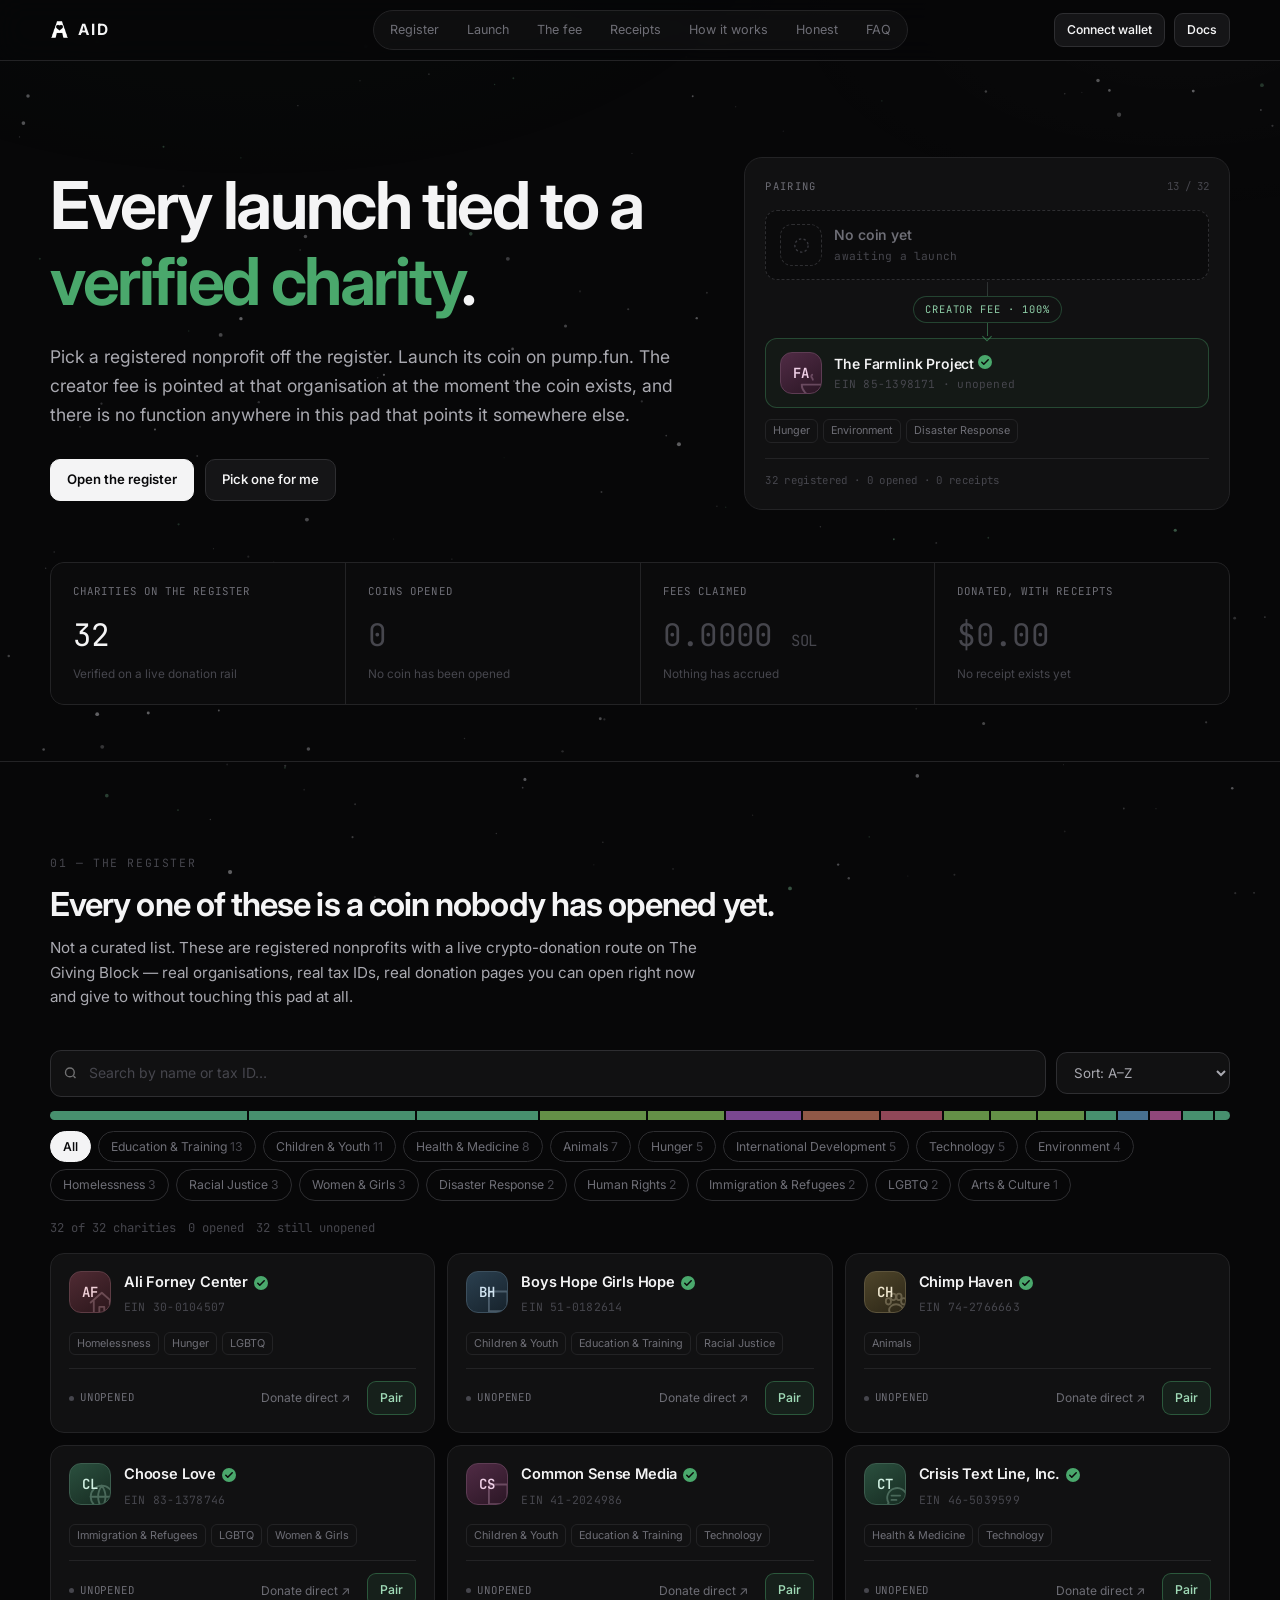
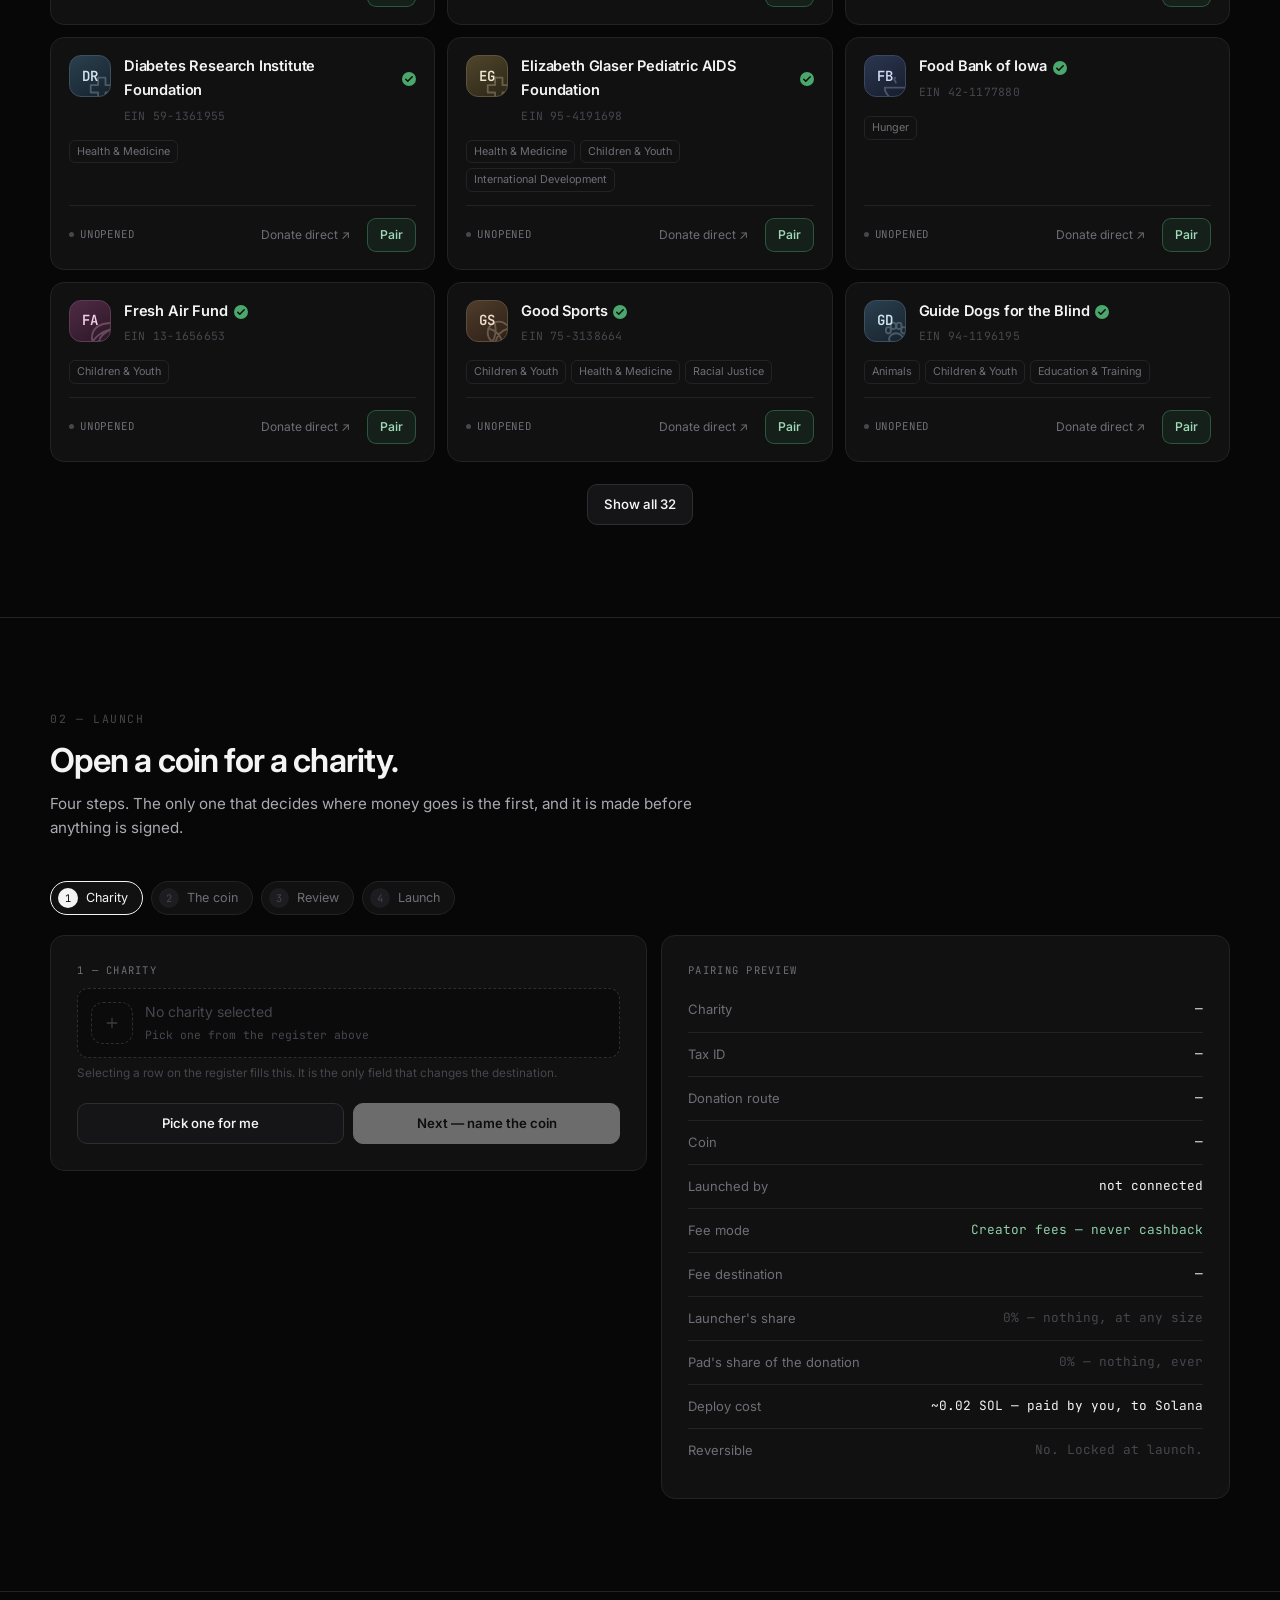
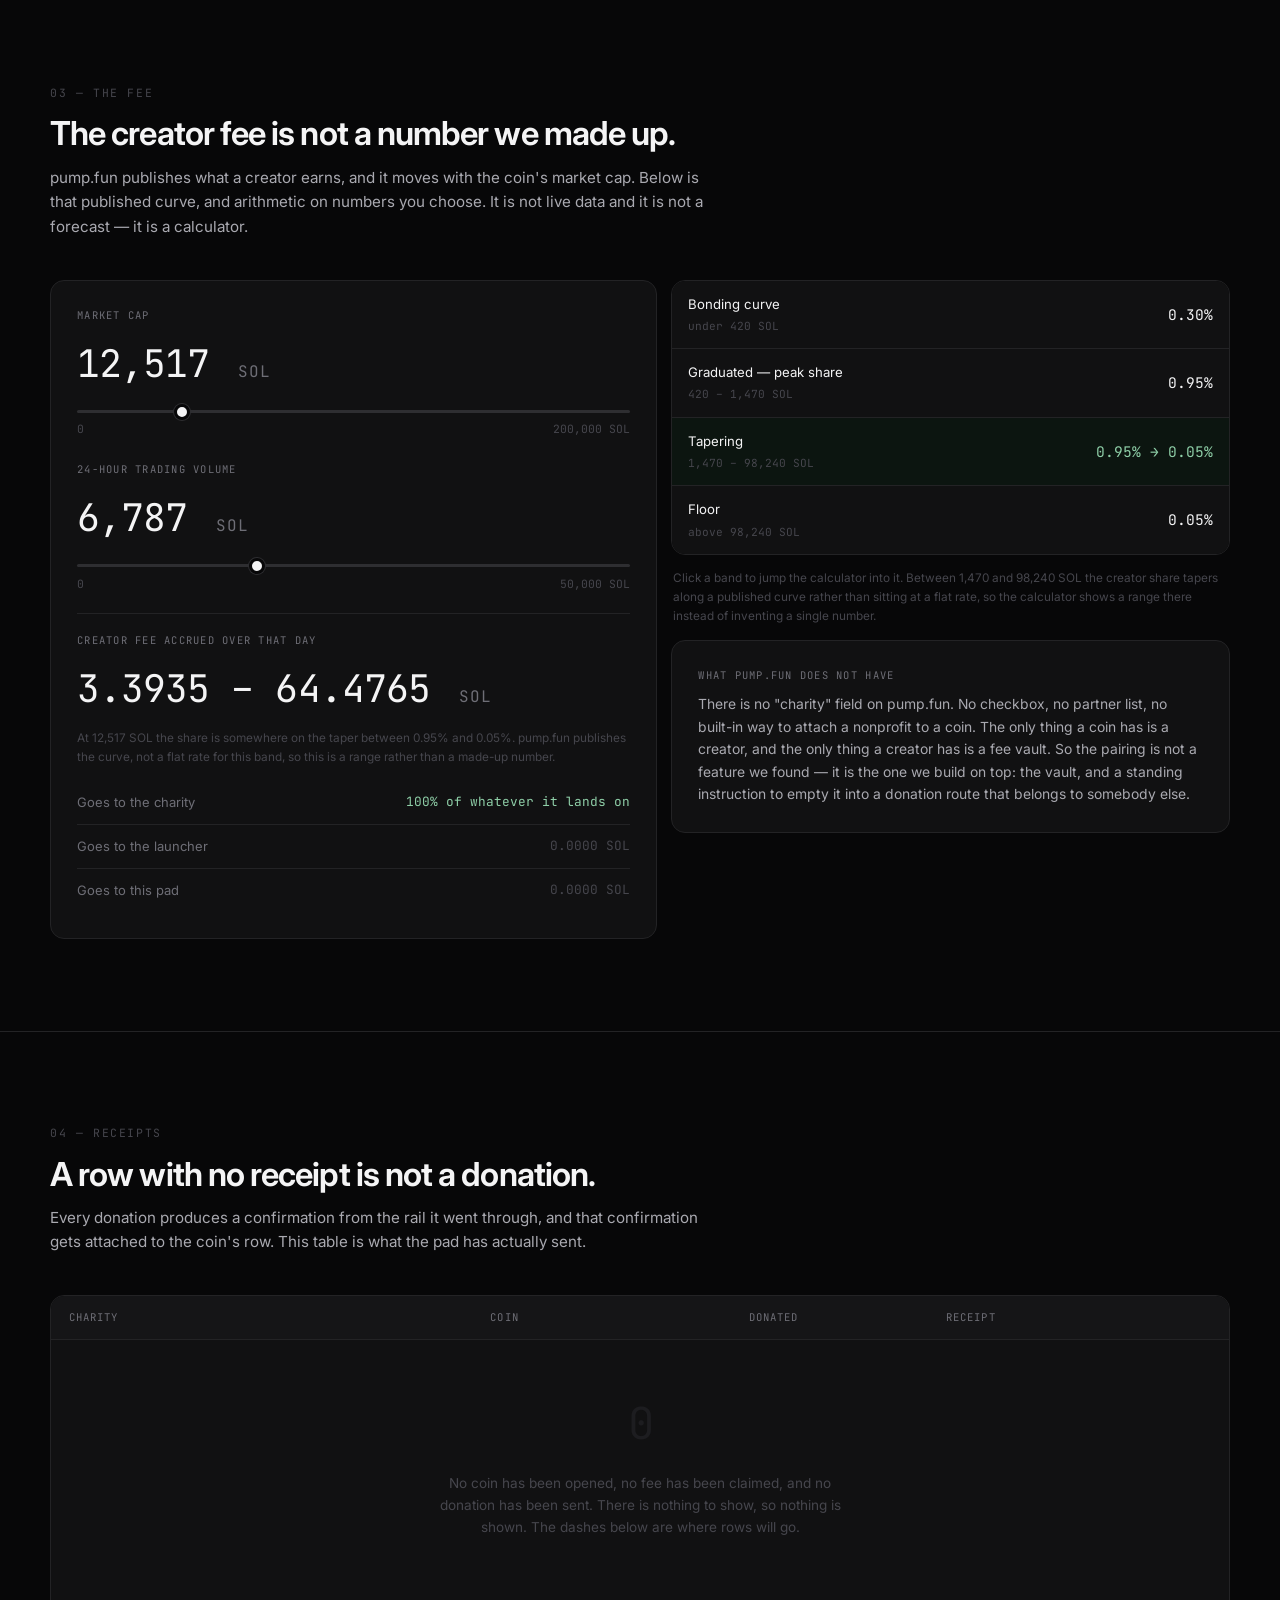
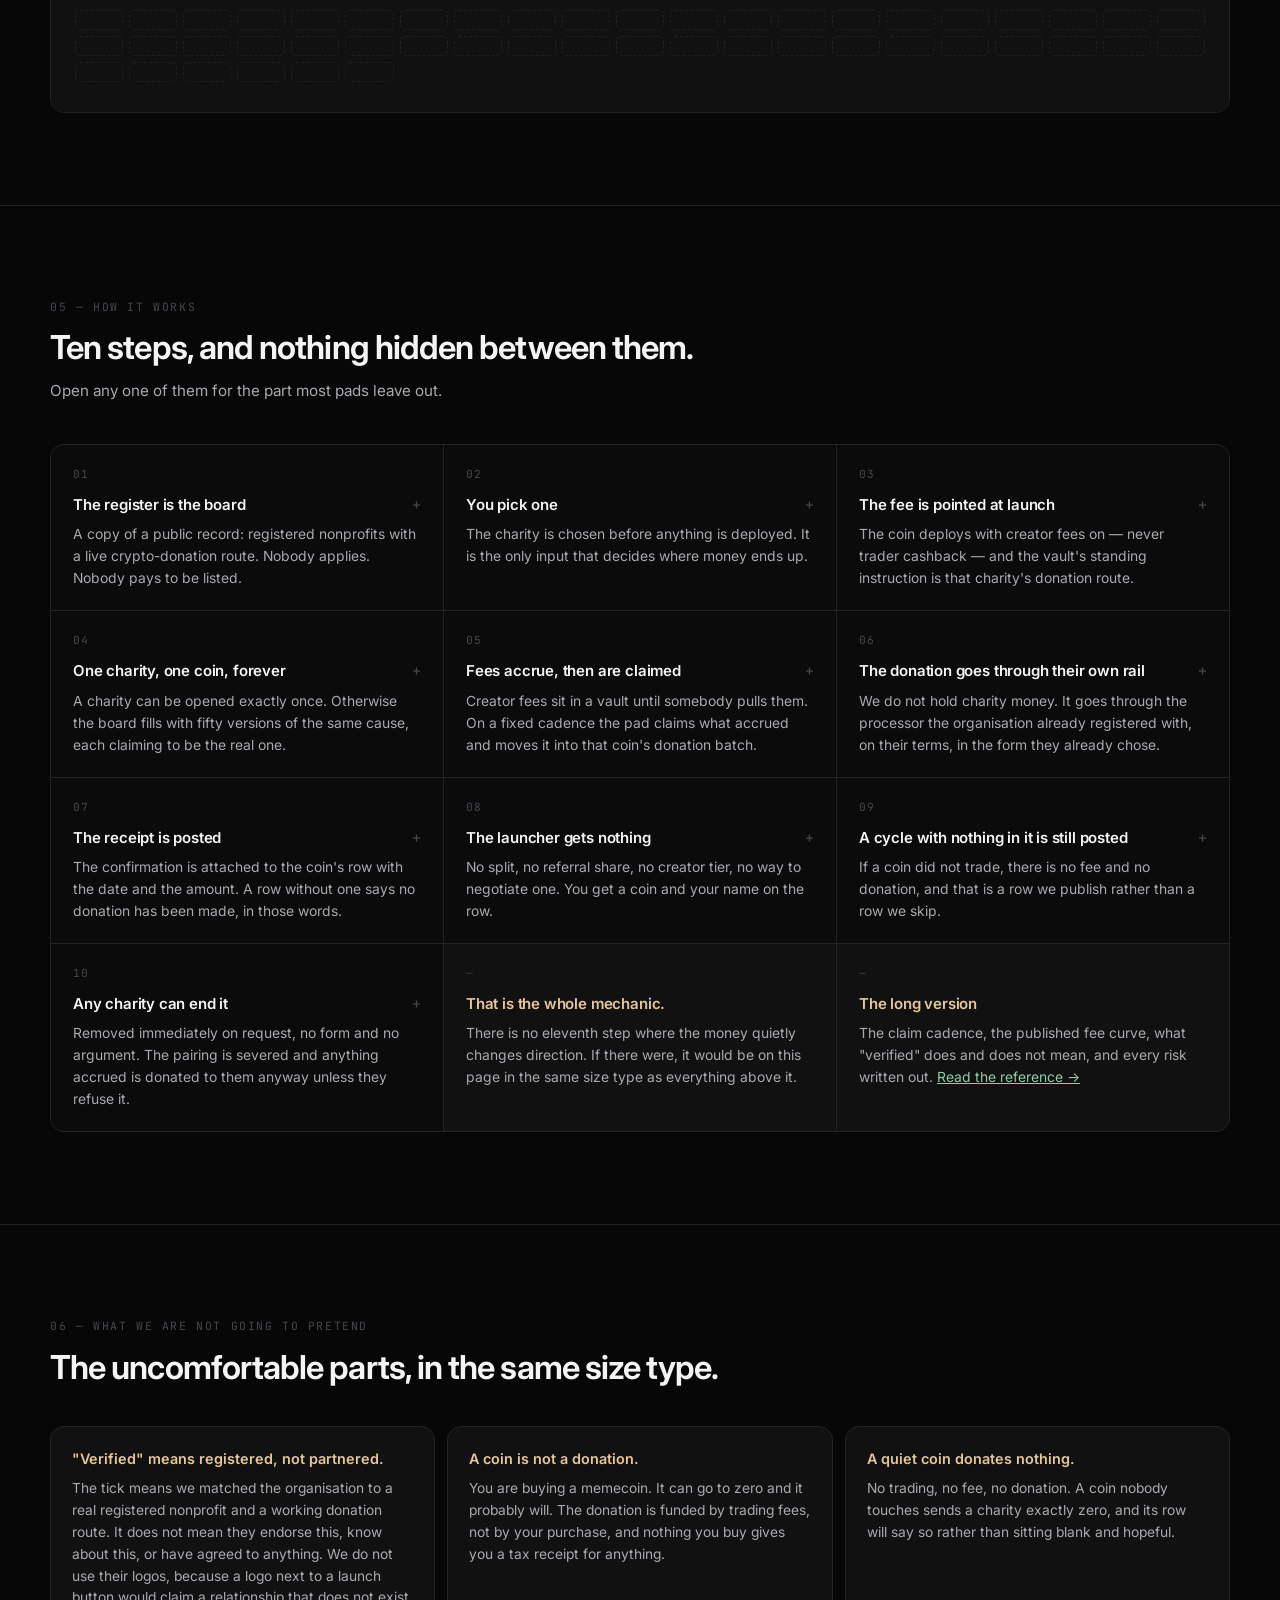
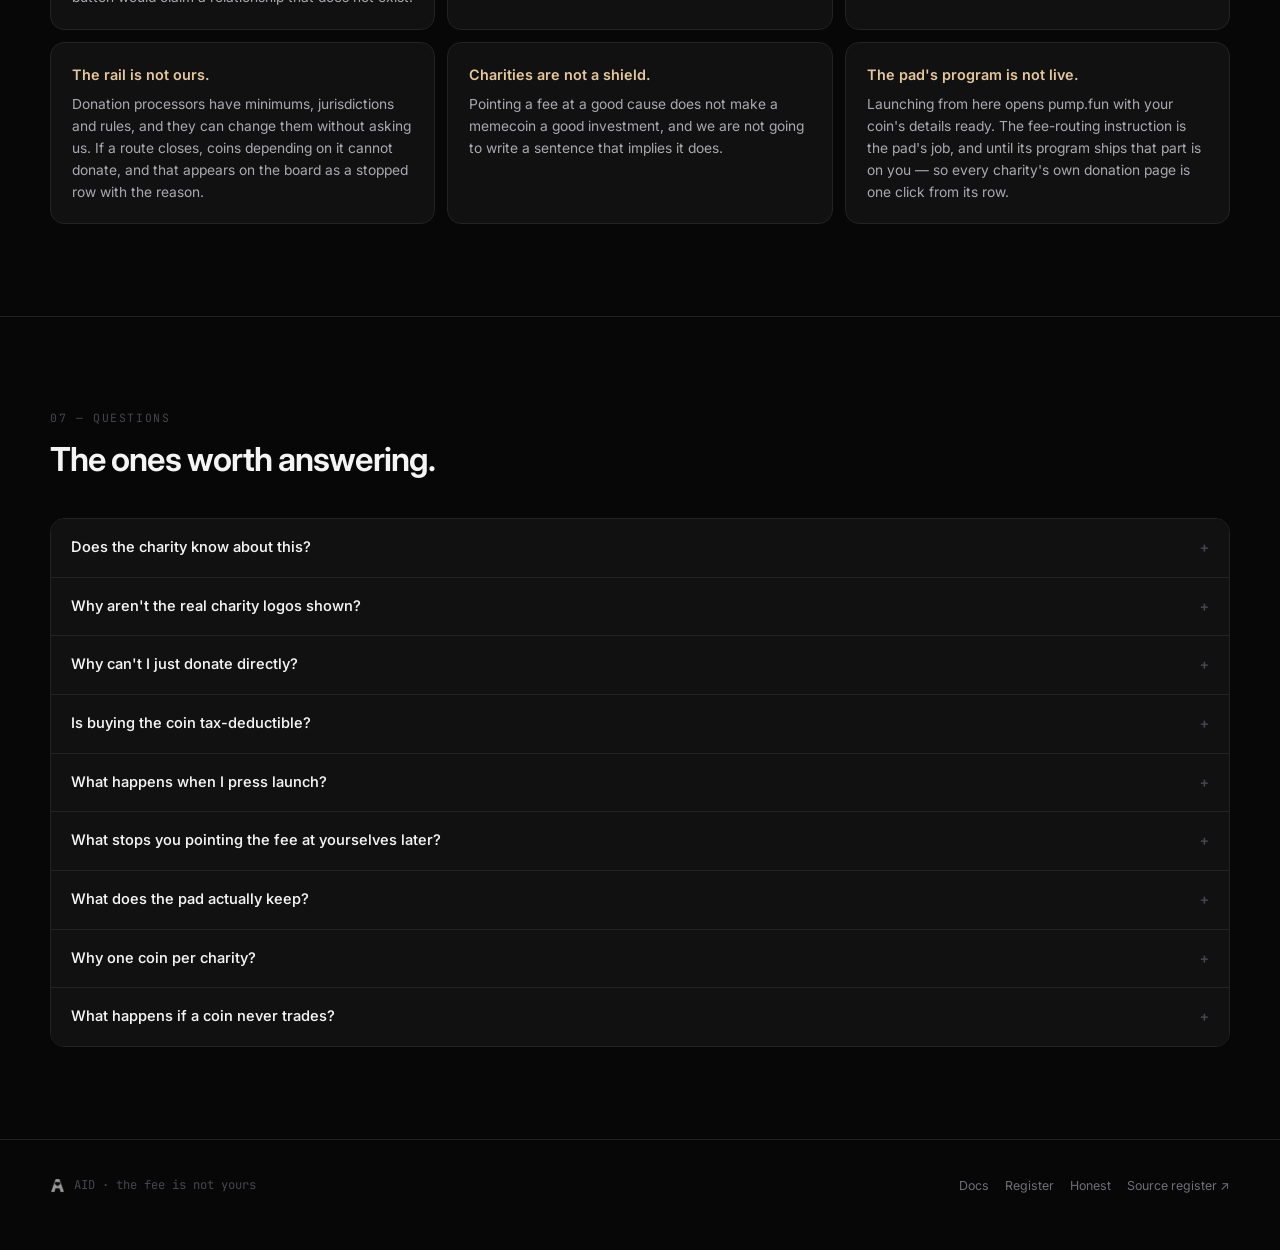
==== index.html @ 6530b220 "Add files via upload" ====
<!doctype html>
<html lang="en">
<head>
<meta charset="utf-8">
<meta name="viewport" content="width=device-width,initial-scale=1">
<title>AID — every launch tied to a verified charity</title>
<meta name="description" content="Pick a registered nonprofit off the register, launch its coin on pump.fun, and the creator fee goes to them.">
<link rel="icon" href="favicon.png">
<link rel="apple-touch-icon" href="favicon.png">
<meta property="og:title" content="AID — every launch tied to a verified charity">
<meta property="og:description" content="Pick a registered nonprofit off the register. Launch its coin. The creator fee goes to them.">
<meta property="og:image" content="pfp.png">
<link rel="stylesheet" href="aid.css">
</head>
<body>
<canvas id="dust"></canvas>

<header class="nav">
  <div class="wrap navin">
    <a class="brand" href="#top"><img src="mark.png" alt=""><b>AID</b></a>
    <nav class="nlinks" id="nl">
      <a href="#register">Register</a>
      <a href="#launch">Launch</a>
      <a href="#fee">The fee</a>
      <a href="#receipts">Receipts</a>
      <a href="#how">How it works</a>
      <a href="#honest">Honest</a>
      <a href="#faq">FAQ</a>
    </nav>
    <div class="navr">
      <button class="btn sm" id="wbtn">Connect wallet</button>
      <a class="btn sm" href="docs.html">Docs</a>
    </div>
  </div>
</header>

<main id="top">

<!-- ============================================================ hero -->
<section class="hero">
  <div class="wrap">
    <div class="htop">
      <div>
        <h1 class="rv">Every launch tied to a <span class="hl">verified charity</span>.</h1>
        <p class="sub rv">Pick a registered nonprofit off the register. Launch its coin on pump.fun. The creator
          fee is pointed at that organisation at the moment the coin exists, and there is no function anywhere
          in this pad that points it somewhere else.</p>
        <div class="cta rv">
          <a class="btn p" href="#register">Open the register</a>
          <button class="btn" id="surprise">Pick one for me</button>
        </div>
      </div>

      <aside class="hviz rv">
        <div class="hv">
          <div class="hvh"><span class="plab2">Pairing</span><span class="hvn" id="hv-i">—</span></div>
          <div class="node coin">
            <div class="av blank"><svg viewBox="0 0 24 24" fill="none" stroke="#3a3a40" stroke-width="1.6" style="width:19px;height:19px"><circle cx="12" cy="12" r="8.4" stroke-dasharray="3 3"/></svg></div>
            <div><div class="nl" style="color:var(--dim)">No coin yet</div><div class="ns">awaiting a launch</div></div>
          </div>
          <div class="route"><span class="rtag">creator fee · 100%</span></div>
          <div class="node char fade" id="hv-node" title="Pair this one">
            <div id="hv-av"></div>
            <div style="min-width:0;flex:1"><div class="nl" id="hv-n">—</div><div class="ns" id="hv-e">—</div></div>
          </div>
          <div class="hvtags fade" id="hv-t"></div>
          <div class="hvf" id="hv-f">—</div>
        </div>
      </aside>
    </div>

    <div class="rail rv">
      <div class="rc"><div class="k">Charities on the register</div><div class="v" id="n-reg">—</div><div class="n">Verified on a live donation rail</div></div>
      <div class="rc"><div class="k">Coins opened</div><div class="v z" id="n-open">0</div><div class="n" id="n-open-n">No coin has been opened</div></div>
      <div class="rc"><div class="k">Fees claimed</div><div class="v z">0.0000 <span style="font-size:.5em">SOL</span></div><div class="n">Nothing has accrued</div></div>
      <div class="rc"><div class="k">Donated, with receipts</div><div class="v z">$0.00</div><div class="n">No receipt exists yet</div></div>
    </div>
  </div>
</section>

<!-- ============================================================ register -->
<section class="sec" id="register">
  <div class="wrap">
    <div class="shead rv">
      <div class="snum">01 — THE REGISTER</div>
      <h2>Every one of these is a coin nobody has opened yet.</h2>
      <p class="slead">Not a curated list. These are registered nonprofits with a live crypto-donation route
        on The Giving Block — real organisations, real tax IDs, real donation pages you can open right now
        and give to without touching this pad at all.</p>
    </div>

    <div class="tools rv">
      <div class="search">
        <svg width="15" height="15" viewBox="0 0 24 24" fill="none" stroke="currentColor" stroke-width="2.2"><circle cx="11" cy="11" r="7"/><path d="m20 20-3.2-3.2"/></svg>
        <input id="q" type="search" placeholder="Search by name or tax ID…" autocomplete="off" spellcheck="false">
      </div>
      <select class="sel" id="sort">
        <option value="az">Sort: A–Z</option>
        <option value="za">Sort: Z–A</option>
        <option value="cause">Sort: by cause</option>
        <option value="open">Sort: unopened first</option>
      </select>
    </div>
    <div class="spread rv" id="spread" title="Causes on the register — click to filter"></div>
    <div class="chips rv" id="chips"></div>
    <div class="count rv" id="cnt">—</div>
    <div class="grid" id="board"></div>
    <div class="more">
      <button class="btn" id="showmore" hidden>Show all</button>
      <button class="btn" id="clearf" hidden>Clear filters</button>
    </div>
  </div>
</section>

<!-- ============================================================ launch -->
<section class="sec" id="launch">
  <div class="wrap">
    <div class="shead rv">
      <div class="snum">02 — LAUNCH</div>
      <h2>Open a coin for a charity.</h2>
      <p class="slead">Four steps. The only one that decides where money goes is the first, and it is made
        before anything is signed.</p>
    </div>

    <div class="steps4 rv" id="stepbar"></div>

    <div class="launch">
      <div class="panel rv">

        <!-- step 1 -->
        <div class="pane on" data-p="0">
          <span class="plab">1 — Charity</span>
          <div class="slot none" id="slot">
            <div class="av blank"><svg viewBox="0 0 24 24" fill="none" stroke="#3a3a40" stroke-width="1.7" style="width:18px;height:18px"><path d="M12 5v14M5 12h14"/></svg></div>
            <div style="min-width:0">
              <div id="slot-n" style="font-size:14px">No charity selected</div>
              <div id="slot-e" class="mono" style="font-size:11.4px;color:var(--faint);margin-top:2px">Pick one from the register above</div>
            </div>
          </div>
          <div class="hint">Selecting a row on the register fills this. It is the only field that changes the destination.</div>
          <div class="nav2">
            <button class="btn" id="pick-random">Pick one for me</button>
            <button class="btn p" data-go="1" disabled>Next — name the coin</button>
          </div>
        </div>

        <!-- step 2 -->
        <div class="pane" data-p="1">
          <span class="plab">2 — The coin</span>
          <div class="picrow" style="margin-bottom:17px">
            <label class="pic" id="pic" for="f-img"><svg viewBox="0 0 24 24" fill="none" stroke="#4a4a50" stroke-width="1.5" style="width:22px;height:22px"><rect x="3" y="4" width="18" height="16" rx="2.5"/><circle cx="8.6" cy="9.6" r="1.8"/><path d="m3.6 17.5 5-4.6 4.2 3.6 3-2.6 4.6 3.9"/></svg></label>
            <input type="file" id="f-img" accept="image/*" hidden>
            <div style="min-width:0">
              <div style="font-size:13.6px">Coin image</div>
              <div class="hint" id="imgn" style="margin-top:4px">Optional. PNG or JPG, square works best.</div>
            </div>
          </div>
          <div class="fld">
            <label class="plab">Name</label>
            <input id="f-name" type="text" placeholder="e.g. Clean Water Coin" maxlength="32">
            <div class="hint" id="h-name">Up to 32 characters.</div>
          </div>
          <div class="fld">
            <label class="plab">Ticker</label>
            <input id="f-tick" type="text" placeholder="WATER" maxlength="10" spellcheck="false">
            <div class="hint" id="h-tick">2–10 letters or digits. Cosmetic — it does not affect the pairing.</div>
          </div>
          <div class="fld">
            <label class="plab">Description</label>
            <textarea id="f-desc" rows="3" maxlength="240" placeholder="What this coin is for."></textarea>
            <div class="hint"><span id="dcount">0</span>/240</div>
          </div>
          <div class="nav2">
            <button class="btn" data-go="0">Back</button>
            <button class="btn p" data-go="2" id="to3" disabled>Next — review</button>
          </div>
        </div>

        <!-- step 3 -->
        <div class="pane" data-p="2">
          <span class="plab">3 — Review</span>
          <div class="prev" id="prev">
            <div class="av l blank" id="prev-av"></div>
            <div style="min-width:0">
              <div id="prev-n" style="font-size:16px;font-weight:600;letter-spacing:-.015em">—</div>
              <div id="prev-t" class="mono" style="font-size:12px;color:var(--faint);margin-top:3px">—</div>
            </div>
          </div>
          <p class="hint" id="prev-d" style="margin-top:12px"></p>
          <div class="lock g" style="margin-top:18px">
            <svg width="15" height="15" viewBox="0 0 24 24" fill="none" stroke="currentColor" stroke-width="2"><rect x="4" y="10" width="16" height="10" rx="2"/><path d="M8 10V7a4 4 0 0 1 8 0v3"/></svg>
            <span>Signing this creates the coin from <b id="who">your wallet</b> with creator fees on — never
              trader cashback. pump.fun locks that choice permanently, which is the only reason the fee can be
              promised to anyone at all.</span>
          </div>
          <div class="nav2">
            <button class="btn" data-go="1">Back</button>
            <button class="btn g" id="go-launch">Launch on pump.fun</button>
          </div>
        </div>

        <!-- step 4 -->
        <div class="pane" data-p="3">
          <span class="plab">4 — Handed off</span>
          <div class="prev" id="done-prev">
            <div class="av l blank" id="done-av"></div>
            <div style="min-width:0">
              <div id="done-n" style="font-size:16px;font-weight:600;letter-spacing:-.015em">—</div>
              <div id="done-t" class="mono" style="font-size:12px;color:#8fcfa8;margin-top:3px">—</div>
            </div>
          </div>
          <div class="lock" style="margin-top:18px">
            <svg width="15" height="15" viewBox="0 0 24 24" fill="none" stroke="currentColor" stroke-width="2"><path d="M12 8v5M12 16.5v.5"/><circle cx="12" cy="12" r="9"/></svg>
            <span id="done-msg"></span>
          </div>
          <div class="nav2">
            <button class="btn" id="again">Open pump.fun again</button>
            <button class="btn" id="copyagain">Copy details</button>
            <button class="btn p" id="another">Open another charity</button>
          </div>
        </div>
      </div>

      <div class="panel rv">
        <span class="plab">Pairing preview</span>
        <div class="rows">
          <div class="row"><span class="k">Charity</span><span class="v" id="p-char">—</span></div>
          <div class="row"><span class="k">Tax ID</span><span class="v" id="p-ein">—</span></div>
          <div class="row"><span class="k">Donation route</span><span class="v" id="p-route">—</span></div>
          <div class="row"><span class="k">Coin</span><span class="v" id="p-coin">—</span></div>
          <div class="row"><span class="k">Launched by</span><span class="v" id="p-by">—</span></div>
          <div class="row"><span class="k">Fee mode</span><span class="v ok">Creator fees — never cashback</span></div>
          <div class="row"><span class="k">Fee destination</span><span class="v" id="p-dest">—</span></div>
          <div class="row"><span class="k">Launcher's share</span><span class="v no">0% — nothing, at any size</span></div>
          <div class="row"><span class="k">Pad's share of the donation</span><span class="v no">0% — nothing, ever</span></div>
          <div class="row"><span class="k">Deploy cost</span><span class="v">~0.02 SOL — paid by you, to Solana</span></div>
          <div class="row"><span class="k">Reversible</span><span class="v no">No. Locked at launch.</span></div>
        </div>
      </div>
    </div>
  </div>
</section>

<!-- ============================================================ fee -->
<section class="sec" id="fee">
  <div class="wrap">
    <div class="shead rv">
      <div class="snum">03 — THE FEE</div>
      <h2>The creator fee is not a number we made up.</h2>
      <p class="slead">pump.fun publishes what a creator earns, and it moves with the coin's market cap.
        Below is that published curve, and arithmetic on numbers you choose. It is not live data and it is
        not a forecast — it is a calculator.</p>
    </div>

    <div class="fee">
      <div class="panel rv">
        <span class="plab">Market cap</span>
        <div class="big mono" id="mc">0 <small>SOL</small></div>
        <input type="range" id="s-mc" min="0" max="1000" value="180">
        <div class="rlab"><span>0</span><span>200,000 SOL</span></div>

        <div style="height:22px"></div>
        <span class="plab">24-hour trading volume</span>
        <div class="big mono" id="vol">0 <small>SOL</small></div>
        <input type="range" id="s-vol" min="0" max="1000" value="320">
        <div class="rlab"><span>0</span><span>50,000 SOL</span></div>

        <div class="out">
          <span class="plab">Creator fee accrued over that day</span>
          <div class="big mono" id="fee-out">0.0000 <small>SOL</small></div>
          <p class="hint" id="fee-note" style="margin-top:9px"></p>
          <div class="rows" style="margin-top:14px">
            <div class="row"><span class="k">Goes to the charity</span><span class="v ok" id="fee-char">100%</span></div>
            <div class="row"><span class="k">Goes to the launcher</span><span class="v no">0.0000 SOL</span></div>
            <div class="row"><span class="k">Goes to this pad</span><span class="v no">0.0000 SOL</span></div>
          </div>
        </div>
      </div>

      <div class="rv">
        <div class="band" id="bands"></div>
        <p class="hint" style="margin-top:14px;padding:0 2px">
          Click a band to jump the calculator into it. Between 1,470 and 98,240 SOL the creator share tapers
          along a published curve rather than sitting at a flat rate, so the calculator shows a range there
          instead of inventing a single number.</p>
        <div class="panel" style="margin-top:14px">
          <span class="plab">What pump.fun does not have</span>
          <p style="color:var(--fg2);font-size:13.9px">
            There is no "charity" field on pump.fun. No checkbox, no partner list, no built-in way to attach a
            nonprofit to a coin. The only thing a coin has is a creator, and the only thing a creator has is a
            fee vault. So the pairing is not a feature we found — it is the one we build on top: the vault, and
            a standing instruction to empty it into a donation route that belongs to somebody else.</p>
        </div>
      </div>
    </div>
  </div>
</section>

<!-- ============================================================ receipts -->
<section class="sec" id="receipts">
  <div class="wrap">
    <div class="shead rv">
      <div class="snum">04 — RECEIPTS</div>
      <h2>A row with no receipt is not a donation.</h2>
      <p class="slead">Every donation produces a confirmation from the rail it went through, and that
        confirmation gets attached to the coin's row. This table is what the pad has actually sent.</p>
    </div>
    <div class="ledger rv">
      <div class="lhead"><span>Charity</span><span>Coin</span><span>Donated</span><span>Receipt</span></div>
      <div class="lbody" id="lbody"></div>
    </div>
  </div>
</section>

<!-- ============================================================ how -->
<section class="sec" id="how">
  <div class="wrap">
    <div class="shead rv">
      <div class="snum">05 — HOW IT WORKS</div>
      <h2>Ten steps, and nothing hidden between them.</h2>
      <p class="slead">Open any one of them for the part most pads leave out.</p>
    </div>
    <ol class="how rv" id="howlist"></ol>
  </div>
</section>

<!-- ============================================================ honest -->
<section class="sec" id="honest">
  <div class="wrap">
    <div class="shead rv">
      <div class="snum">06 — WHAT WE ARE NOT GOING TO PRETEND</div>
      <h2>The uncomfortable parts, in the same size type.</h2>
    </div>
    <div class="hon rv">
      <div class="hc"><b>"Verified" means registered, not partnered.</b><p>The tick means we matched the organisation to a real registered nonprofit and a working donation route. It does not mean they endorse this, know about this, or have agreed to anything. We do not use their logos, because a logo next to a launch button would claim a relationship that does not exist.</p></div>
      <div class="hc"><b>A coin is not a donation.</b><p>You are buying a memecoin. It can go to zero and it probably will. The donation is funded by trading fees, not by your purchase, and nothing you buy gives you a tax receipt for anything.</p></div>
      <div class="hc"><b>A quiet coin donates nothing.</b><p>No trading, no fee, no donation. A coin nobody touches sends a charity exactly zero, and its row will say so rather than sitting blank and hopeful.</p></div>
      <div class="hc"><b>The rail is not ours.</b><p>Donation processors have minimums, jurisdictions and rules, and they can change them without asking us. If a route closes, coins depending on it cannot donate, and that appears on the board as a stopped row with the reason.</p></div>
      <div class="hc"><b>Charities are not a shield.</b><p>Pointing a fee at a good cause does not make a memecoin a good investment, and we are not going to write a sentence that implies it does.</p></div>
      <div class="hc"><b>The pad's program is not live.</b><p>Launching from here opens pump.fun with your coin's details ready. The fee-routing instruction is the pad's job, and until its program ships that part is on you — so every charity's own donation page is one click from its row.</p></div>
    </div>
  </div>
</section>

<!-- ============================================================ faq -->
<section class="sec" id="faq">
  <div class="wrap">
    <div class="shead rv"><div class="snum">07 — QUESTIONS</div><h2>The ones worth answering.</h2></div>
    <div class="faq rv" id="faqbox"></div>
  </div>
</section>

</main>

<footer>
  <div class="wrap fin">
    <div class="l"><img src="mark.png" alt="">AID · the fee is not yours</div>
    <nav>
      <a href="docs.html">Docs</a>
      <a href="#register">Register</a>
      <a href="#honest">Honest</a>
      <a href="https://thegivingblock.com/resources/nonprofits-accepting-crypto-donations/" target="_blank" rel="noopener">Source register ↗</a>
    </nav>
  </div>
</footer>

<div id="toast"></div>

<script src="aid.js"></script>
</body>
</html>
---- aid.css ----
:root{
  --bg:#070708; --bg2:#0b0b0c; --card:#111112; --card2:#151517;
  --hair:#232325; --hair2:#2e2e31;
  --fg:#f4f4f5; --fg2:#a9a9b0; --dim:#6e6e76; --faint:#46464d;
  --tick:#4aa86c; --tick-d:#1c3527; --amber:#c2913f; --amber-d:#33280f;
  --mono:ui-monospace,"JetBrains Mono","SF Mono",Menlo,Consolas,monospace;
  --sans:"Inter",-apple-system,BlinkMacSystemFont,"Segoe UI",Roboto,sans-serif;
  --r:14px;
}
*{box-sizing:border-box}
[hidden]{display:none!important}
html{scroll-behavior:smooth;-webkit-text-size-adjust:100%}
body{
  margin:0;background:var(--bg);color:var(--fg);font-family:var(--sans);
  font-size:15px;line-height:1.62;-webkit-font-smoothing:antialiased;overflow-x:hidden;
}
body::before{
  content:"";position:fixed;inset:0;pointer-events:none;z-index:0;opacity:.55;
  background:
    radial-gradient(900px 440px at 20% -8%,rgba(74,168,108,.06),transparent 62%),
    radial-gradient(760px 380px at 92% 2%,rgba(255,255,255,.03),transparent 60%);
}
#dust{position:fixed;inset:0;z-index:0;pointer-events:none}
a{color:inherit}
img{max-width:100%;display:block}
h1,h2,h3,h4{margin:0;font-weight:640;letter-spacing:-.022em;line-height:1.16}
p{margin:0}
button,input,select,textarea{font:inherit;color:inherit}
::selection{background:rgba(74,168,108,.3)}
.wrap{width:min(1180px,100% - clamp(24px,6vw,72px));margin-inline:auto;position:relative;z-index:1}
.mono{font-family:var(--mono);font-variant-numeric:tabular-nums}

/* ---------------------------------------------------------------- nav */
header.nav{position:sticky;top:0;z-index:60;background:rgba(7,7,8,.84);
  backdrop-filter:blur(14px);border-bottom:1px solid var(--hair)}
.navin{display:grid;grid-template-columns:1fr auto 1fr;align-items:center;height:60px;gap:16px}
.brand{display:flex;align-items:center;gap:9px;text-decoration:none;justify-self:start}
.brand img{width:19px;height:19px}
.brand b{font-size:15.5px;letter-spacing:.14em;font-weight:680}
.nlinks{justify-self:center;display:flex;gap:2px;background:rgba(255,255,255,.03);
  border:1px solid var(--hair);border-radius:999px;padding:3px}
.nlinks a{text-decoration:none;color:var(--dim);font-size:12.6px;padding:6px 13px;
  border-radius:999px;white-space:nowrap;transition:color .16s,background .16s}
.nlinks a:hover{color:var(--fg2)}
.nlinks a.on{color:#08080a;background:var(--fg);font-weight:560}
.navr{justify-self:end;display:flex;align-items:center;gap:9px}

.btn{display:inline-flex;align-items:center;justify-content:center;gap:8px;
  border:1px solid var(--hair2);background:var(--card2);border-radius:10px;
  padding:9px 16px;font-size:13.2px;font-weight:540;cursor:pointer;text-decoration:none;
  transition:border-color .16s,background .16s,transform .1s,opacity .16s}
.btn:hover{border-color:#3d3d41;background:#1b1b1e}
.btn:active{transform:translateY(1px)}
.btn.p{background:var(--fg);color:#08080a;border-color:var(--fg);font-weight:600}
.btn.p:hover{background:#fff;border-color:#fff}
.btn.g{border-color:rgba(74,168,108,.42);background:rgba(74,168,108,.1);color:#9fd9b6}
.btn.g:hover{background:rgba(74,168,108,.18);border-color:rgba(74,168,108,.62)}
.btn[disabled]{opacity:.4;cursor:not-allowed;transform:none}
.btn.sm{padding:6px 12px;font-size:12.2px;border-radius:9px}
.wdot{width:6px;height:6px;border-radius:50%;background:var(--tick);flex:none}

/* ---------------------------------------------------------------- hero */
section{position:relative;z-index:1}
.hero{padding:clamp(52px,8vw,96px) 0 clamp(34px,5vw,56px)}
.htop{display:grid;grid-template-columns:minmax(0,1.06fr) minmax(0,.8fr);
  gap:clamp(30px,4vw,64px);align-items:center}
h1{font-size:clamp(35px,6.4vw,66px);letter-spacing:-.036em;max-width:15ch;font-weight:660}
h1 .hl{color:var(--tick)}
.sub{margin-top:22px;max-width:58ch;color:var(--fg2);font-size:clamp(15px,1.5vw,17.5px);line-height:1.66}
.cta{display:flex;gap:11px;margin-top:30px;flex-wrap:wrap}

.hv{background:var(--card);border:1px solid var(--hair);border-radius:18px;padding:20px}
.hvh{display:flex;justify-content:space-between;align-items:center;margin-bottom:15px}
.plab,.plab2{font-family:var(--mono);font-size:10.5px;letter-spacing:.12em;
  text-transform:uppercase;color:var(--dim)}
.plab{display:block;margin-bottom:9px}
.hvn{font-family:var(--mono);font-size:10.8px;color:var(--faint)}
.node{display:flex;align-items:center;gap:12px;background:var(--bg2);border:1px solid var(--hair2);
  border-radius:12px;padding:13px 14px;min-width:0}
.node.coin{border-style:dashed;color:var(--faint)}
.node.char{border-color:rgba(74,168,108,.34);background:rgba(74,168,108,.05);cursor:pointer}
.node.char:hover{border-color:rgba(74,168,108,.6)}
.node .nl{font-size:14px;font-weight:570;letter-spacing:-.012em;overflow-wrap:anywhere;line-height:1.34}
.node .ns{font-size:11.2px;color:var(--faint);margin-top:2px;letter-spacing:.02em;font-family:var(--mono)}
.route{position:relative;height:58px;display:grid;place-items:center}
.route::before{content:"";position:absolute;left:50%;top:2px;bottom:2px;width:1px;
  background:linear-gradient(var(--hair2),rgba(74,168,108,.55))}
.route::after{content:"";position:absolute;left:50%;bottom:0;width:6px;height:6px;
  border-right:1px solid rgba(74,168,108,.6);border-bottom:1px solid rgba(74,168,108,.6);
  transform:translate(-50%,2px) rotate(45deg)}
.rtag{position:relative;background:var(--card);border:1px solid rgba(74,168,108,.34);
  color:#8fcfa8;border-radius:999px;padding:4px 11px;font-size:10.4px;letter-spacing:.09em;
  text-transform:uppercase;font-family:var(--mono)}
.hvtags{display:flex;gap:5px;flex-wrap:wrap;margin-top:11px;min-height:22px}
.hvf{margin-top:15px;padding-top:13px;border-top:1px solid var(--hair);
  font-family:var(--mono);font-size:10.8px;color:var(--faint);letter-spacing:.03em}
.fade{transition:opacity .34s ease}
.fade.out{opacity:0}

/* ---------------------------------------------------------------- avatars
   A designed identity mark per organisation: its own initials, its own hue
   derived from its tax ID, and its cause glyph behind. Stable, never random,
   and never the charity's own logo. */
.av{position:relative;overflow:hidden;flex:none;display:grid;place-items:center;
  width:42px;height:42px;border-radius:12px;
  background:linear-gradient(148deg,hsl(var(--h) 30% 24%),hsl(var(--h) 32% 13%));
  border:1px solid hsl(var(--h) 22% 30%)}
.av .avg{position:absolute;right:-16%;bottom:-18%;width:74%;height:74%;
  opacity:.3;stroke:hsl(var(--h) 46% 80%);fill:none;stroke-width:1.5}
.av .avi{position:relative;font-family:var(--mono);font-weight:600;font-size:14px;
  letter-spacing:.01em;color:hsl(var(--h) 52% 88%)}
.av.s{width:34px;height:34px;border-radius:10px}
.av.s .avi{font-size:11.6px}
.av.l{width:54px;height:54px;border-radius:15px}
.av.l .avi{font-size:18px}
.av.blank{background:var(--bg2);border:1px dashed var(--hair2)}

/* ---------------------------------------------------------------- sections */
.sec{padding:clamp(54px,7.2vw,92px) 0;border-top:1px solid var(--hair)}
.shead{margin-bottom:clamp(24px,3.4vw,40px)}
.snum{font-family:var(--mono);font-size:11.4px;color:var(--faint);letter-spacing:.14em;margin-bottom:12px}
h2{font-size:clamp(23px,3.1vw,33px);letter-spacing:-.028em}
.slead{margin-top:13px;color:var(--fg2);max-width:66ch;font-size:15.2px}

/* ---------------------------------------------------------------- register */
.tools{display:flex;gap:10px;flex-wrap:wrap;align-items:center;margin-bottom:14px}
.search{position:relative;flex:1 1 260px;min-width:0}
.search input{width:100%;background:var(--card);border:1px solid var(--hair2);border-radius:11px;
  padding:11px 14px 11px 38px;font-size:14px;outline:none;transition:border-color .16s}
.search input:focus{border-color:#45454a}
.search input::placeholder{color:var(--faint)}
.search svg{position:absolute;left:13px;top:50%;transform:translateY(-50%);opacity:.42}
.sel{background:var(--card);border:1px solid var(--hair2);border-radius:11px;padding:11px 13px;
  font-size:13.4px;outline:none;cursor:pointer;color:var(--fg2)}

.spread{display:flex;height:9px;border-radius:999px;overflow:hidden;gap:2px;margin-bottom:11px}
.spread span{cursor:pointer;transition:opacity .18s,transform .18s;transform-origin:bottom;
  background:hsl(var(--h) 34% 42%)}
.spread span:hover{opacity:.7}
.spread span.on{background:hsl(var(--h) 48% 58%);transform:scaleY(1.5)}
.chips{display:flex;gap:7px;flex-wrap:wrap;margin-bottom:18px}
.chip{border:1px solid var(--hair2);background:transparent;border-radius:999px;padding:5px 12px;
  font-size:12.2px;color:var(--dim);cursor:pointer;transition:all .15s;white-space:nowrap}
.chip:hover{color:var(--fg2);border-color:#3b3b40}
.chip.on{background:var(--fg);color:#08080a;border-color:var(--fg);font-weight:560}
.count{font-family:var(--mono);font-size:12.2px;color:var(--faint);margin-bottom:14px;
  display:flex;gap:12px;align-items:center;flex-wrap:wrap}

.grid{display:grid;grid-template-columns:repeat(auto-fill,minmax(322px,1fr));gap:12px}
.cc{background:var(--card);border:1px solid var(--hair);border-radius:var(--r);padding:17px 18px;
  display:flex;flex-direction:column;gap:13px;min-width:0;
  transition:border-color .18s,background .18s,transform .18s}
.cc:hover{border-color:var(--hair2);background:var(--card2);transform:translateY(-2px)}
.cc.sel{border-color:rgba(74,168,108,.55);background:rgba(74,168,108,.055)}
.cc.opened{border-color:rgba(194,145,63,.4);background:rgba(194,145,63,.045)}
.ctop{display:flex;gap:13px;align-items:flex-start;min-width:0}
.cname{display:flex;align-items:center;gap:6px;min-width:0}
.cname b{font-size:14.6px;font-weight:600;letter-spacing:-.012em;overflow-wrap:anywhere}
.vfy{width:14px;height:14px;flex:none;margin-top:1px}
.cmeta{font-family:var(--mono);font-size:11.4px;color:var(--faint);margin-top:3px;letter-spacing:.02em;
  cursor:pointer;display:inline-block}
.cmeta:hover{color:var(--fg2)}
.tags{display:flex;gap:5px;flex-wrap:wrap}
.tag{font-size:10.8px;color:var(--dim);border:1px solid var(--hair);border-radius:6px;
  padding:2px 7px;white-space:nowrap;cursor:pointer;transition:all .15s}
.tag:hover{color:var(--fg);border-color:var(--hair2)}
.cfoot{display:flex;align-items:center;justify-content:space-between;gap:10px;
  border-top:1px solid var(--hair);padding-top:12px;margin-top:auto}
.stat{display:inline-flex;align-items:center;gap:6px;font-family:var(--mono);font-size:10.8px;
  letter-spacing:.075em;text-transform:uppercase;color:var(--dim)}
.stat i{width:5px;height:5px;border-radius:50%;background:var(--faint);display:block}
.stat.op{color:#d9bd86}
.stat.op i{background:var(--amber)}
.cact{display:flex;gap:7px}
.lnk{font-size:12px;color:var(--dim);text-decoration:none;display:inline-flex;align-items:center;gap:4px;
  padding:6px 9px;border-radius:8px;border:1px solid transparent;transition:all .15s}
.lnk:hover{color:var(--fg);background:rgba(255,255,255,.05);border-color:var(--hair2)}
.empty{border:1px dashed var(--hair2);border-radius:var(--r);padding:40px 24px;text-align:center;
  color:var(--faint);font-size:14px}
.more{display:flex;justify-content:center;gap:9px;margin-top:22px}

/* ---------------------------------------------------------------- launch */
.steps4{display:flex;gap:8px;margin-bottom:20px;flex-wrap:wrap}
.st{display:flex;align-items:center;gap:8px;border:1px solid var(--hair);background:var(--card);
  border-radius:999px;padding:6px 14px 6px 7px;font-size:12.6px;color:var(--dim);
  cursor:pointer;transition:all .18s}
.st i{width:20px;height:20px;border-radius:50%;background:#1d1d21;display:grid;place-items:center;
  font-family:var(--mono);font-size:10.4px;color:var(--faint);flex:none;font-style:normal}
.st.on{border-color:var(--fg);color:var(--fg)}
.st.on i{background:var(--fg);color:#08080a}
.st.done{border-color:rgba(74,168,108,.4);color:#9fd9b6}
.st.done i{background:var(--tick);color:#08080a}
.launch{display:grid;grid-template-columns:minmax(0,1.05fr) minmax(0,1fr);gap:14px;align-items:start}
.panel{background:var(--card);border:1px solid var(--hair);border-radius:var(--r);
  padding:clamp(18px,2.4vw,26px)}
.pane{display:none}
.pane.on{display:block;animation:slide .32s cubic-bezier(.2,.7,.3,1)}
@keyframes slide{from{opacity:0;transform:translateY(8px)}to{opacity:1;transform:none}}
.fld{margin-bottom:16px}
.fld input,.fld textarea{width:100%;background:var(--bg2);border:1px solid var(--hair2);
  border-radius:10px;padding:11px 13px;font-size:14px;outline:none;transition:border-color .16s;
  font-family:inherit;resize:vertical}
.fld input:focus,.fld textarea:focus{border-color:#45454a}
.fld input::placeholder,.fld textarea::placeholder{color:var(--faint)}
.fld.bad input{border-color:#7a3b3b}
.hint{font-size:11.8px;color:var(--faint);margin-top:6px}
.hint.bad{color:#d98b8b}
.slot{display:flex;align-items:center;gap:12px;background:var(--bg2);border:1px solid var(--hair2);
  border-radius:11px;padding:12px 13px;min-width:0}
.slot.none{border-style:dashed;color:var(--faint)}
.picrow{display:flex;gap:13px;align-items:center}
.pic{width:64px;height:64px;border-radius:15px;border:1px dashed var(--hair2);background:var(--bg2);
  display:grid;place-items:center;overflow:hidden;flex:none;cursor:pointer;transition:border-color .16s}
.pic:hover{border-color:#45454a}
.pic img{width:100%;height:100%;object-fit:cover}
.rows{display:flex;flex-direction:column;margin-top:4px}
.row{display:flex;align-items:flex-start;justify-content:space-between;gap:16px;
  padding:11px 0;border-bottom:1px solid var(--hair)}
.row:last-child{border-bottom:0}
.row .k{color:var(--dim);font-size:13px;flex:none}
.row .v{font-family:var(--mono);font-size:12.8px;text-align:right;overflow-wrap:anywhere;min-width:0}
.row .v.ok{color:#8fcfa8}
.row .v.no{color:var(--faint)}
.nav2{display:flex;gap:9px;margin-top:20px}
.nav2 .btn{flex:1}
.lock{margin-top:16px;border:1px solid var(--amber-d);background:rgba(194,145,63,.06);
  border-radius:11px;padding:13px 15px;font-size:13px;color:#d9bd86;display:flex;gap:11px;align-items:flex-start}
.lock svg{flex:none;margin-top:2px}
.lock.g{border-color:rgba(74,168,108,.35);background:rgba(74,168,108,.07);color:#9fd9b6}
.prev{display:flex;gap:13px;align-items:center;background:var(--bg2);border:1px solid var(--hair2);
  border-radius:13px;padding:14px}

/* ---------------------------------------------------------------- fee */
.fee{display:grid;grid-template-columns:minmax(0,1fr) minmax(0,.92fr);gap:14px}
.band{display:flex;flex-direction:column;border:1px solid var(--hair);border-radius:var(--r);overflow:hidden}
.br{display:grid;grid-template-columns:minmax(0,1.5fr) auto;gap:14px;padding:13px 16px;
  background:var(--card);border-bottom:1px solid var(--hair);transition:background .2s;cursor:pointer}
.br:last-child{border-bottom:0}
.br:hover{background:var(--card2)}
.br.on{background:rgba(74,168,108,.085)}
.br .bl{font-size:13.2px}
.br .bs{font-family:var(--mono);font-size:11.2px;color:var(--faint);margin-top:2px}
.br .bv{font-family:var(--mono);font-size:14.6px;align-self:center;white-space:nowrap}
.br.on .bv{color:#8fcfa8}
input[type=range]{-webkit-appearance:none;appearance:none;width:100%;height:3px;border-radius:3px;
  background:var(--hair2);outline:none;margin:16px 0 6px}
input[type=range]::-webkit-slider-thumb{-webkit-appearance:none;width:16px;height:16px;border-radius:50%;
  background:var(--fg);cursor:pointer;border:3px solid var(--bg);box-shadow:0 0 0 1px var(--hair2)}
input[type=range]::-moz-range-thumb{width:16px;height:16px;border-radius:50%;background:var(--fg);
  cursor:pointer;border:3px solid var(--bg);box-shadow:0 0 0 1px var(--hair2)}
.rlab{display:flex;justify-content:space-between;font-family:var(--mono);font-size:11.4px;color:var(--faint)}
.out{margin-top:20px;border-top:1px solid var(--hair);padding-top:18px}
.big{font-family:var(--mono);font-size:clamp(26px,3.4vw,38px);letter-spacing:-.025em}
.big small{font-size:.42em;color:var(--dim);letter-spacing:.06em;margin-left:7px}

/* ---------------------------------------------------------------- rail + ledger */
.rail{display:grid;grid-template-columns:repeat(4,1fr);gap:1px;background:var(--hair);
  border:1px solid var(--hair);border-radius:var(--r);overflow:hidden;margin-top:clamp(34px,5vw,52px)}
.rc{background:var(--bg2);padding:20px 22px}
.rc .k{font-family:var(--mono);font-size:10.8px;letter-spacing:.1em;text-transform:uppercase;color:var(--dim)}
.rc .v{font-family:var(--mono);font-size:clamp(23px,2.6vw,31px);margin-top:9px;letter-spacing:-.02em}
.rc .v.z{color:var(--faint)}
.rc .n{font-size:11.8px;color:var(--faint);margin-top:5px}
.ledger{border:1px solid var(--hair);border-radius:var(--r);overflow:hidden}
.lhead,.lrow{display:grid;grid-template-columns:minmax(0,2fr) minmax(0,1.2fr) minmax(0,.9fr) minmax(0,1.3fr);
  gap:14px;padding:13px 18px;align-items:center}
.lhead{background:var(--card2);border-bottom:1px solid var(--hair);font-family:var(--mono);
  font-size:10.6px;letter-spacing:.1em;text-transform:uppercase;color:var(--dim)}
.lbody{background:var(--card)}
.lrow{border-bottom:1px solid var(--hair);font-size:13.3px;animation:slide .3s cubic-bezier(.2,.7,.3,1)}
.lrow:last-child{border-bottom:0}
.lrow .lc{display:flex;align-items:center;gap:10px;min-width:0}
.lrow .lc span{overflow-wrap:anywhere}
.lempty{padding:48px 24px;text-align:center}
.lempty .z{font-family:var(--mono);font-size:44px;color:#1d1d20;letter-spacing:-.03em}
.lempty p{margin-top:12px;color:var(--faint);font-size:13.6px;max-width:48ch;margin-inline:auto}
.dash{display:grid;grid-template-columns:repeat(auto-fill,minmax(46px,1fr));gap:6px;
  margin-top:24px;padding:0 24px 30px}
.db{height:20px;border:1px dashed var(--hair2);border-radius:5px;opacity:.5}

/* ---------------------------------------------------------------- steps */
ol.how{list-style:none;counter-reset:s;margin:0;padding:0;
  display:grid;grid-template-columns:repeat(auto-fit,minmax(310px,1fr));gap:1px;
  background:var(--hair);border:1px solid var(--hair);border-radius:var(--r);overflow:hidden}
ol.how li{counter-increment:s;background:var(--bg2);padding:20px 22px;min-width:0;cursor:pointer;
  transition:background .18s}
ol.how li:hover{background:#0f0f11}
ol.how li.open{background:#111113}
ol.how li::before{content:counter(s,decimal-leading-zero);display:block;font-family:var(--mono);
  font-size:11.2px;color:var(--faint);letter-spacing:.12em;margin-bottom:10px}
ol.how li b{display:flex;justify-content:space-between;gap:12px;align-items:center;
  font-size:15px;font-weight:600;margin-bottom:7px;letter-spacing:-.012em}
ol.how li b em{font-style:normal;font-family:var(--mono);color:var(--faint);font-weight:400;
  transition:transform .22s;flex:none}
ol.how li.open b em{transform:rotate(45deg)}
ol.how li span{color:var(--fg2);font-size:13.9px;line-height:1.58;display:block}
ol.how li .xt{max-height:0;overflow:hidden;transition:max-height .3s ease,margin .3s ease}
ol.how li.open .xt{margin-top:10px}
ol.how li .xt p{color:var(--dim);font-size:13.2px;border-left:1px solid var(--hair2);padding-left:13px}
ol.how li.cap{counter-increment:none;background:var(--card);cursor:default}
ol.how li.cap::before{content:"—";color:#3a3a3f}
ol.how li.cap b{color:#e6c79a}
ol.how li.cap b em{display:none}

/* ---------------------------------------------------------------- honesty + faq */
.hon{display:grid;grid-template-columns:repeat(auto-fit,minmax(290px,1fr));gap:12px}
.hc{border:1px solid var(--hair);border-radius:var(--r);padding:20px 21px;background:var(--card);
  transition:border-color .18s,transform .18s}
.hc:hover{border-color:var(--hair2);transform:translateY(-2px)}
.hc b{display:block;font-size:14.4px;margin-bottom:8px;color:#e6c79a;font-weight:600}
.hc p{color:var(--fg2);font-size:13.8px;line-height:1.58}
.faq{border:1px solid var(--hair);border-radius:var(--r);overflow:hidden}
.qa{border-bottom:1px solid var(--hair);background:var(--card)}
.qa:last-child{border-bottom:0}
.qq{width:100%;background:none;border:0;text-align:left;padding:17px 20px;cursor:pointer;
  display:flex;justify-content:space-between;gap:18px;align-items:center;font-size:14.6px;font-weight:540}
.qq:hover{background:var(--card2)}
.qq .x{font-family:var(--mono);color:var(--faint);flex:none;transition:transform .22s}
.qa.open .qq .x{transform:rotate(45deg)}
.aa{max-height:0;overflow:hidden;transition:max-height .3s ease}
.aa p{padding:0 20px 19px;color:var(--fg2);font-size:14px;max-width:74ch}

/* ---------------------------------------------------------------- toast + footer */
#toast{position:fixed;left:50%;bottom:26px;transform:translate(-50%,20px);z-index:90;
  background:#17171a;border:1px solid var(--hair2);border-radius:11px;padding:11px 17px;
  font-size:13.2px;opacity:0;pointer-events:none;transition:opacity .25s,transform .25s;
  box-shadow:0 10px 34px rgba(0,0,0,.5);max-width:calc(100vw - 40px)}
#toast.on{opacity:1;transform:translate(-50%,0)}
footer{border-top:1px solid var(--hair);padding:36px 0 54px;position:relative;z-index:1}
.fin{display:flex;justify-content:space-between;gap:20px;flex-wrap:wrap;align-items:center}
.fin .l{display:flex;align-items:center;gap:9px;font-family:var(--mono);font-size:12.2px;color:var(--faint)}
.fin .l img{width:15px;height:15px;opacity:.6}
.fin nav{display:flex;gap:16px;flex-wrap:wrap}
.fin nav a{font-size:12.4px;color:var(--dim);text-decoration:none}
.fin nav a:hover{color:var(--fg)}

.rv{opacity:0;transform:translateY(14px);
  transition:opacity .6s cubic-bezier(.2,.7,.3,1),transform .6s cubic-bezier(.2,.7,.3,1)}
.rv.in{opacity:1;transform:none}
@media (prefers-reduced-motion:reduce){
  .rv{opacity:1;transform:none;transition:none}html{scroll-behavior:auto}
  .pane.on,.lrow{animation:none}
}

@media(max-width:1040px){.htop{grid-template-columns:minmax(0,1fr);gap:36px}.hviz{max-width:460px}}
@media(max-width:940px){
  .launch,.fee{grid-template-columns:minmax(0,1fr)}
  .rail{grid-template-columns:repeat(2,1fr)}
  .lhead,.lrow{grid-template-columns:minmax(0,1.6fr) minmax(0,1fr) minmax(0,1.1fr)}
  .lhead span:nth-child(3),.lrow>div:nth-child(3){display:none}
}
@media(max-width:760px){
  .navin{grid-template-columns:1fr auto}
  .nlinks{display:none}
  .grid{grid-template-columns:minmax(0,1fr)}
  .rail{grid-template-columns:minmax(0,1fr)}
  .cc:hover,.hc:hover{transform:none}
  h1{max-width:none}
}
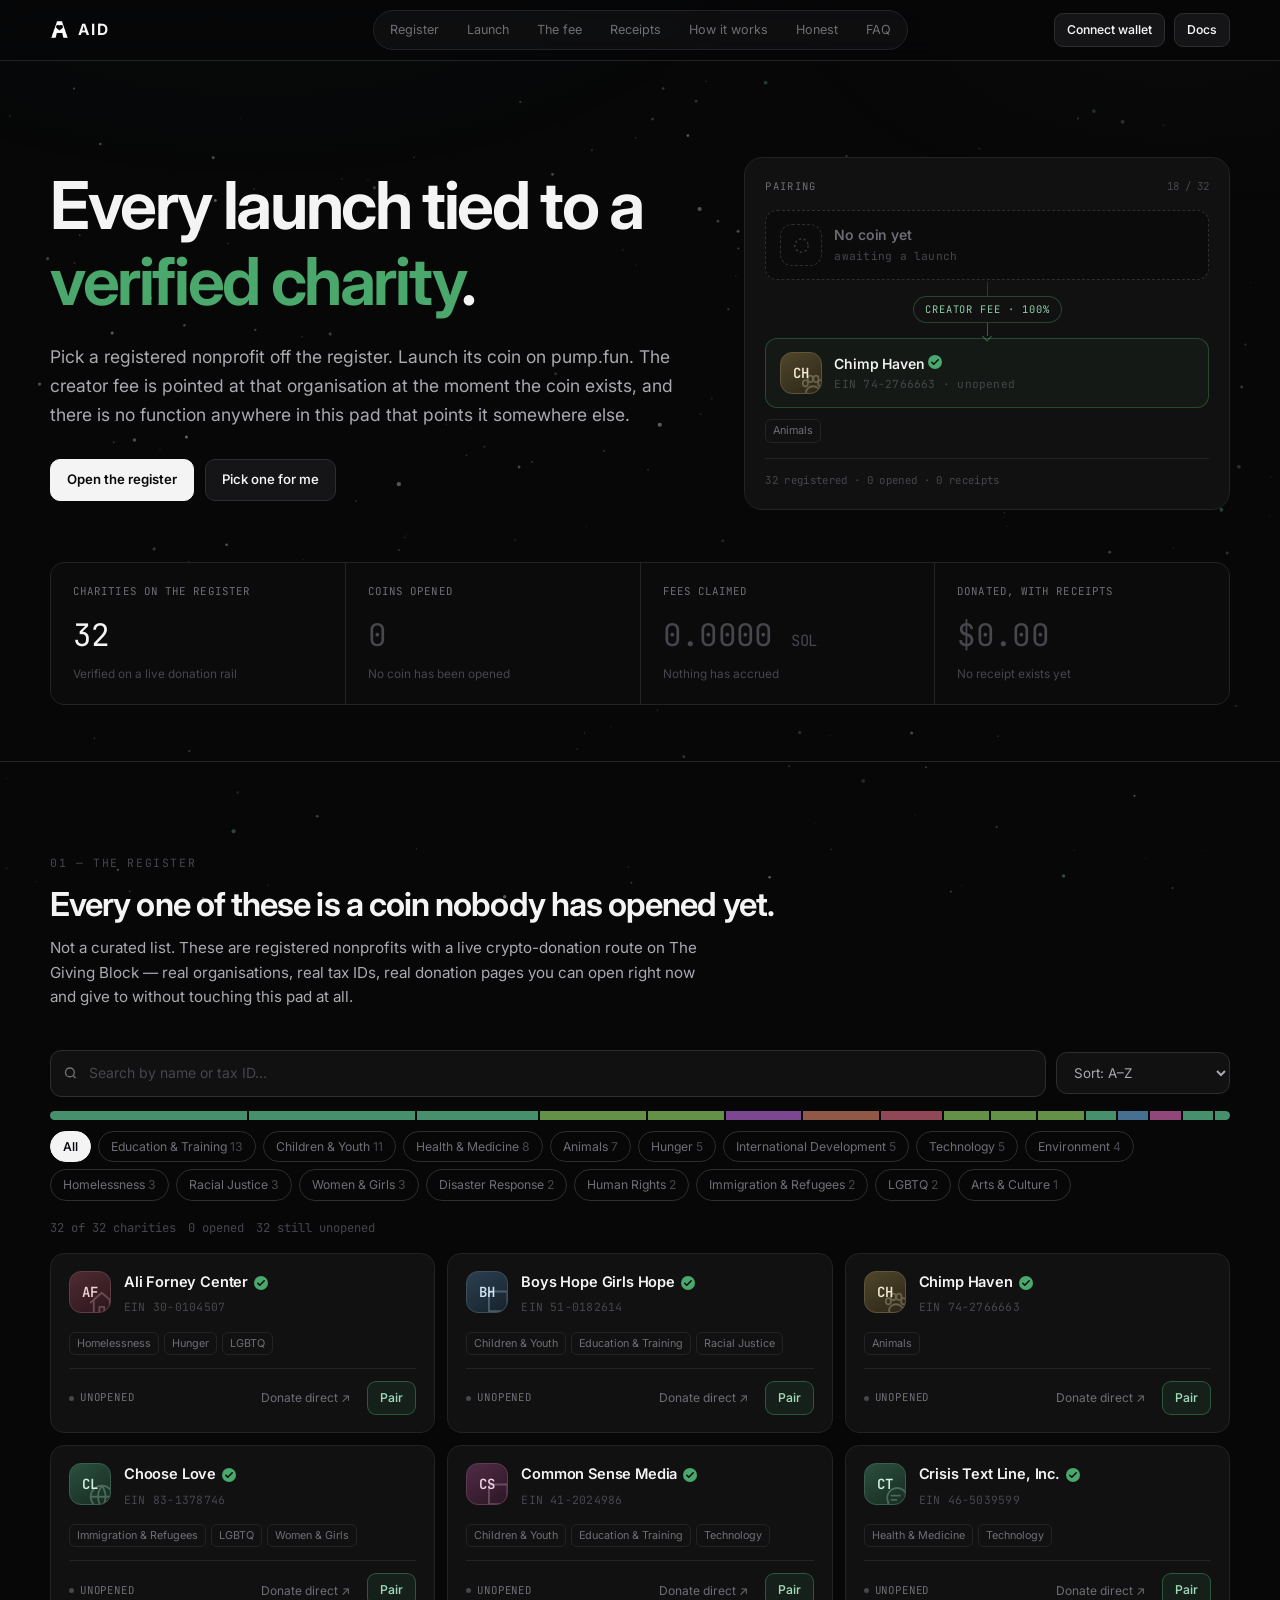
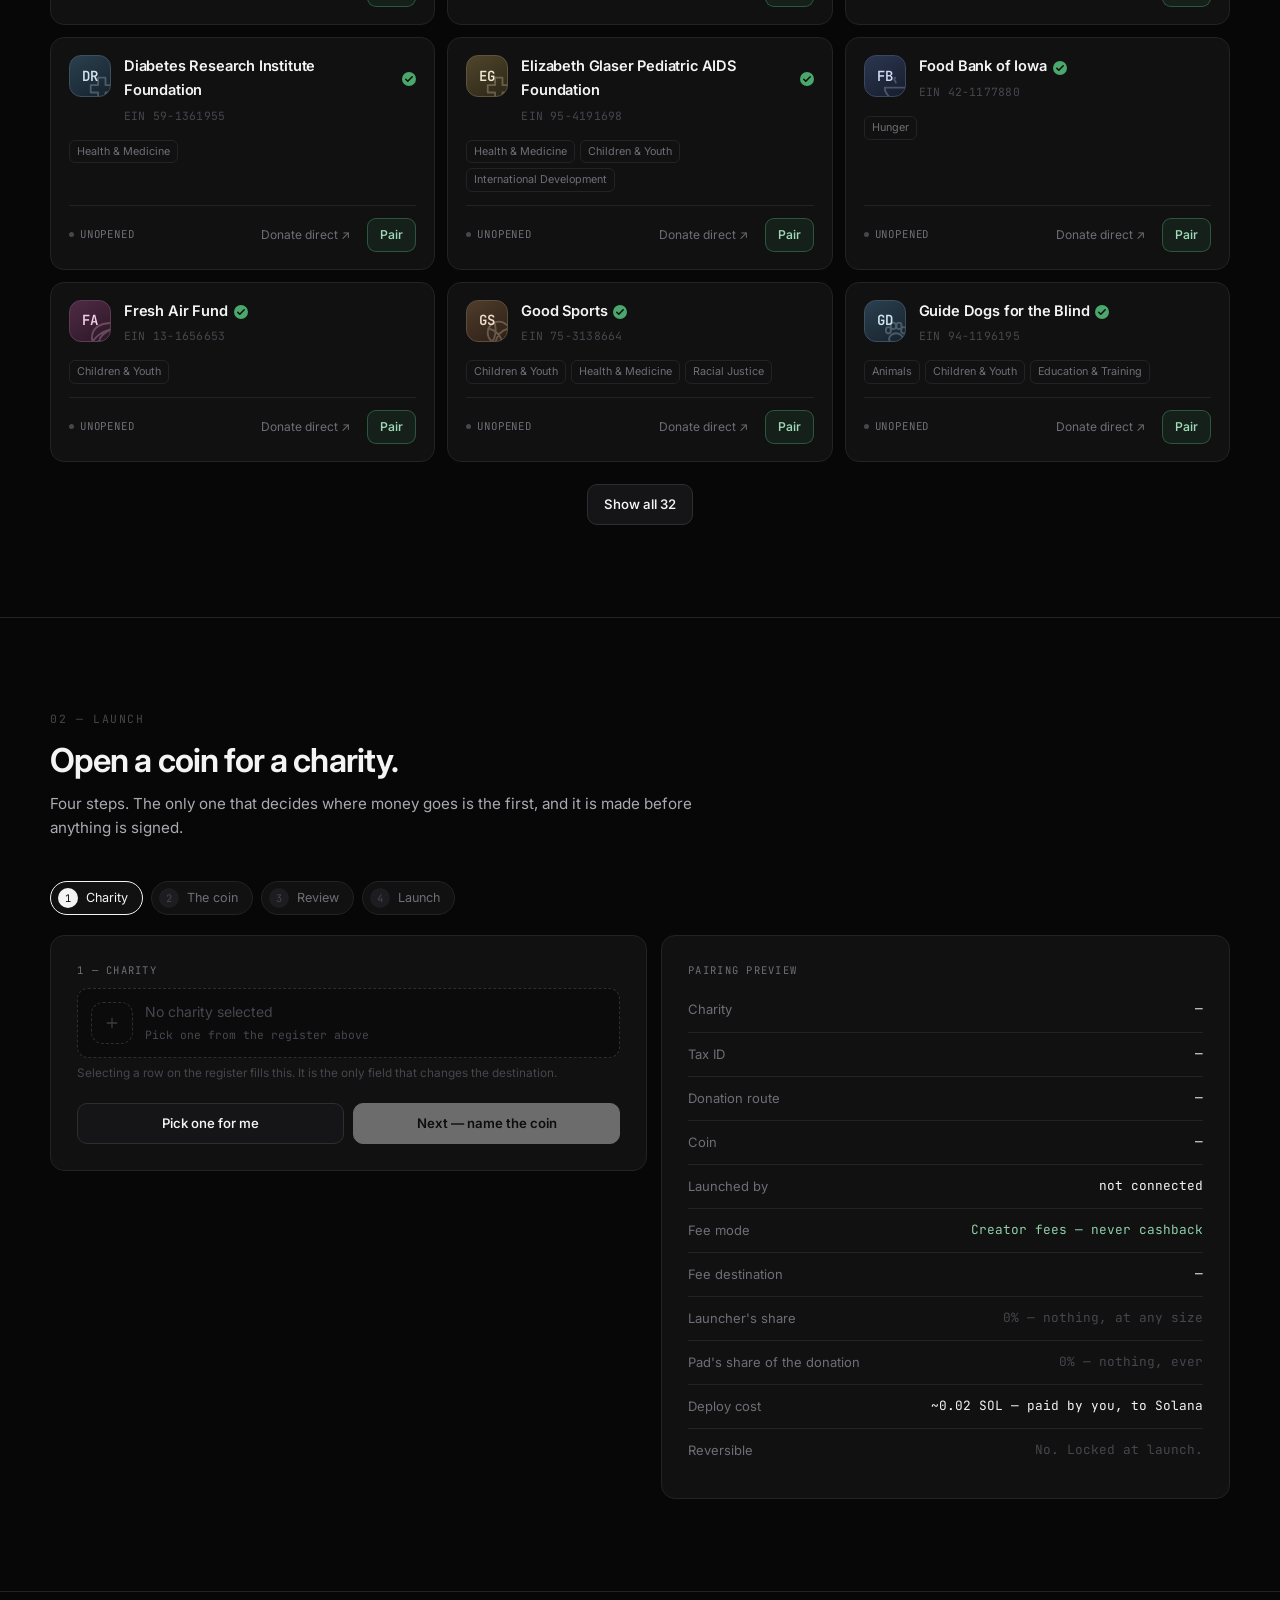
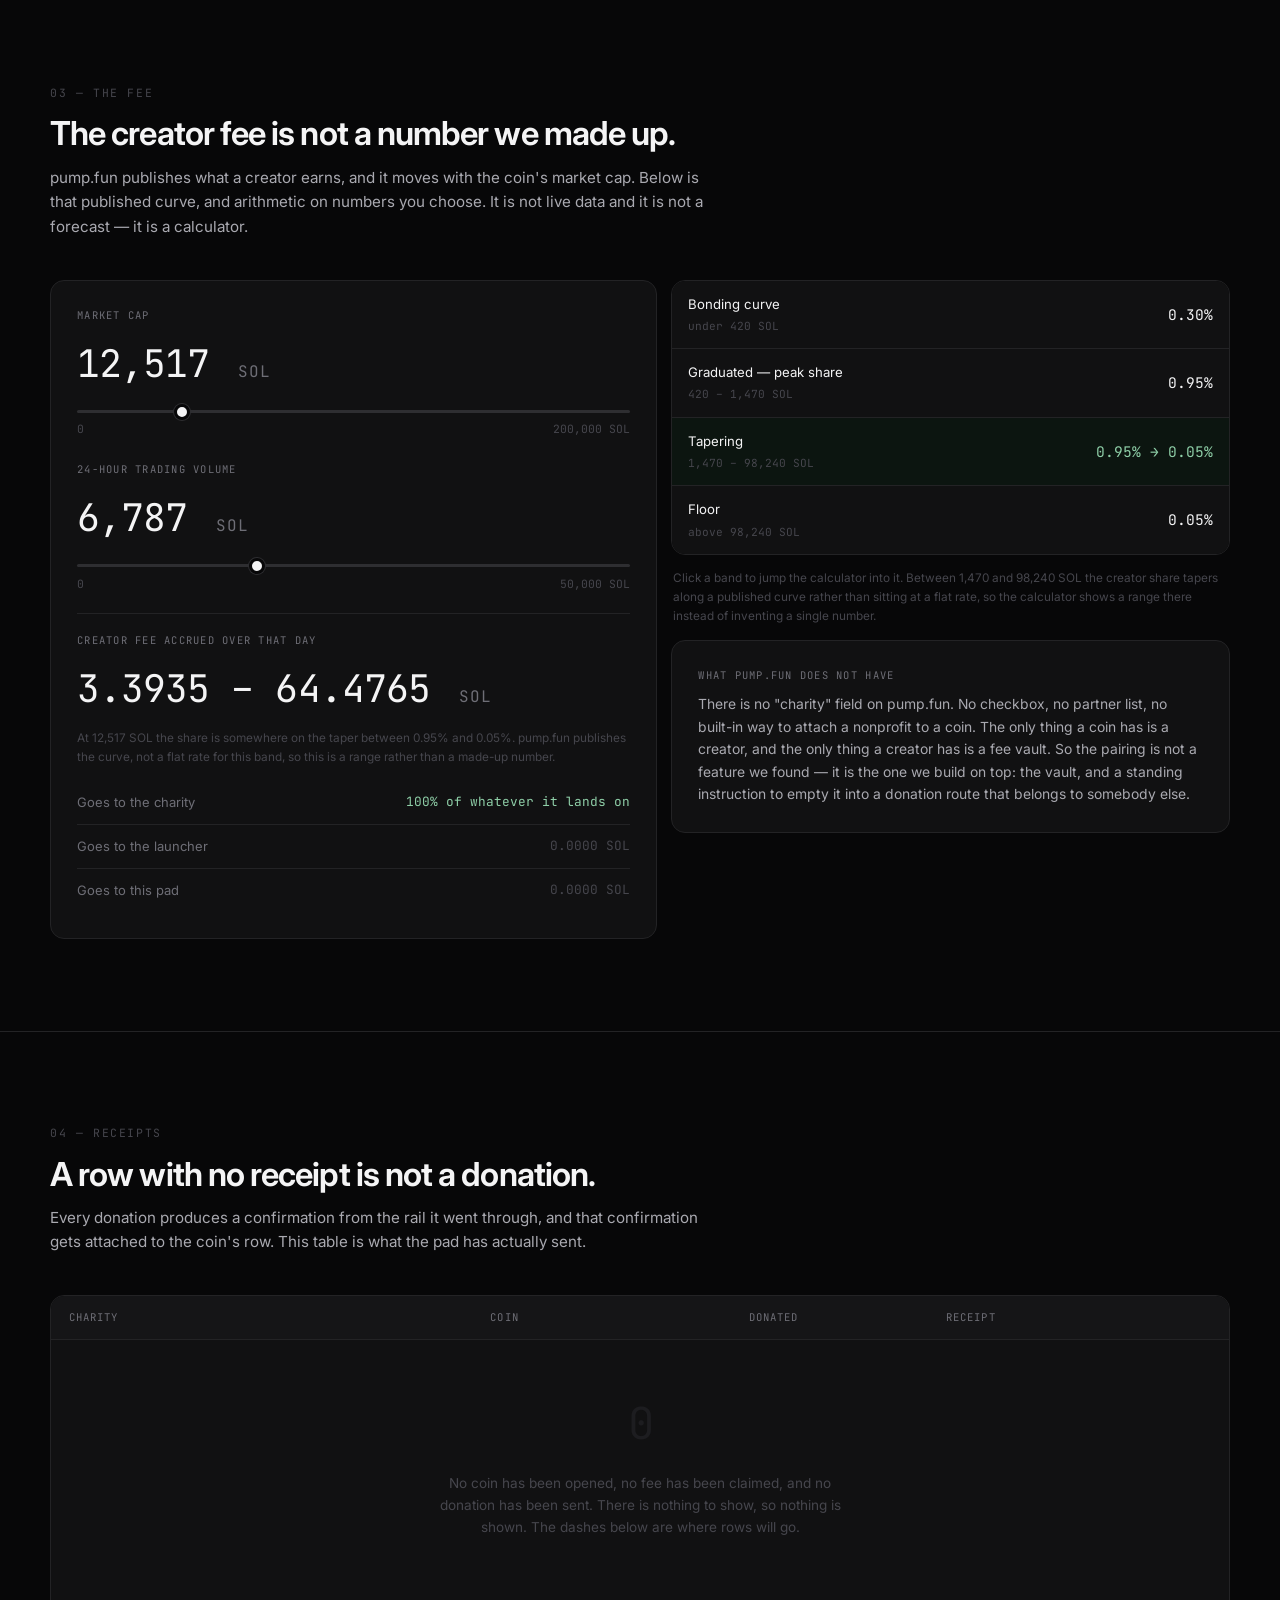
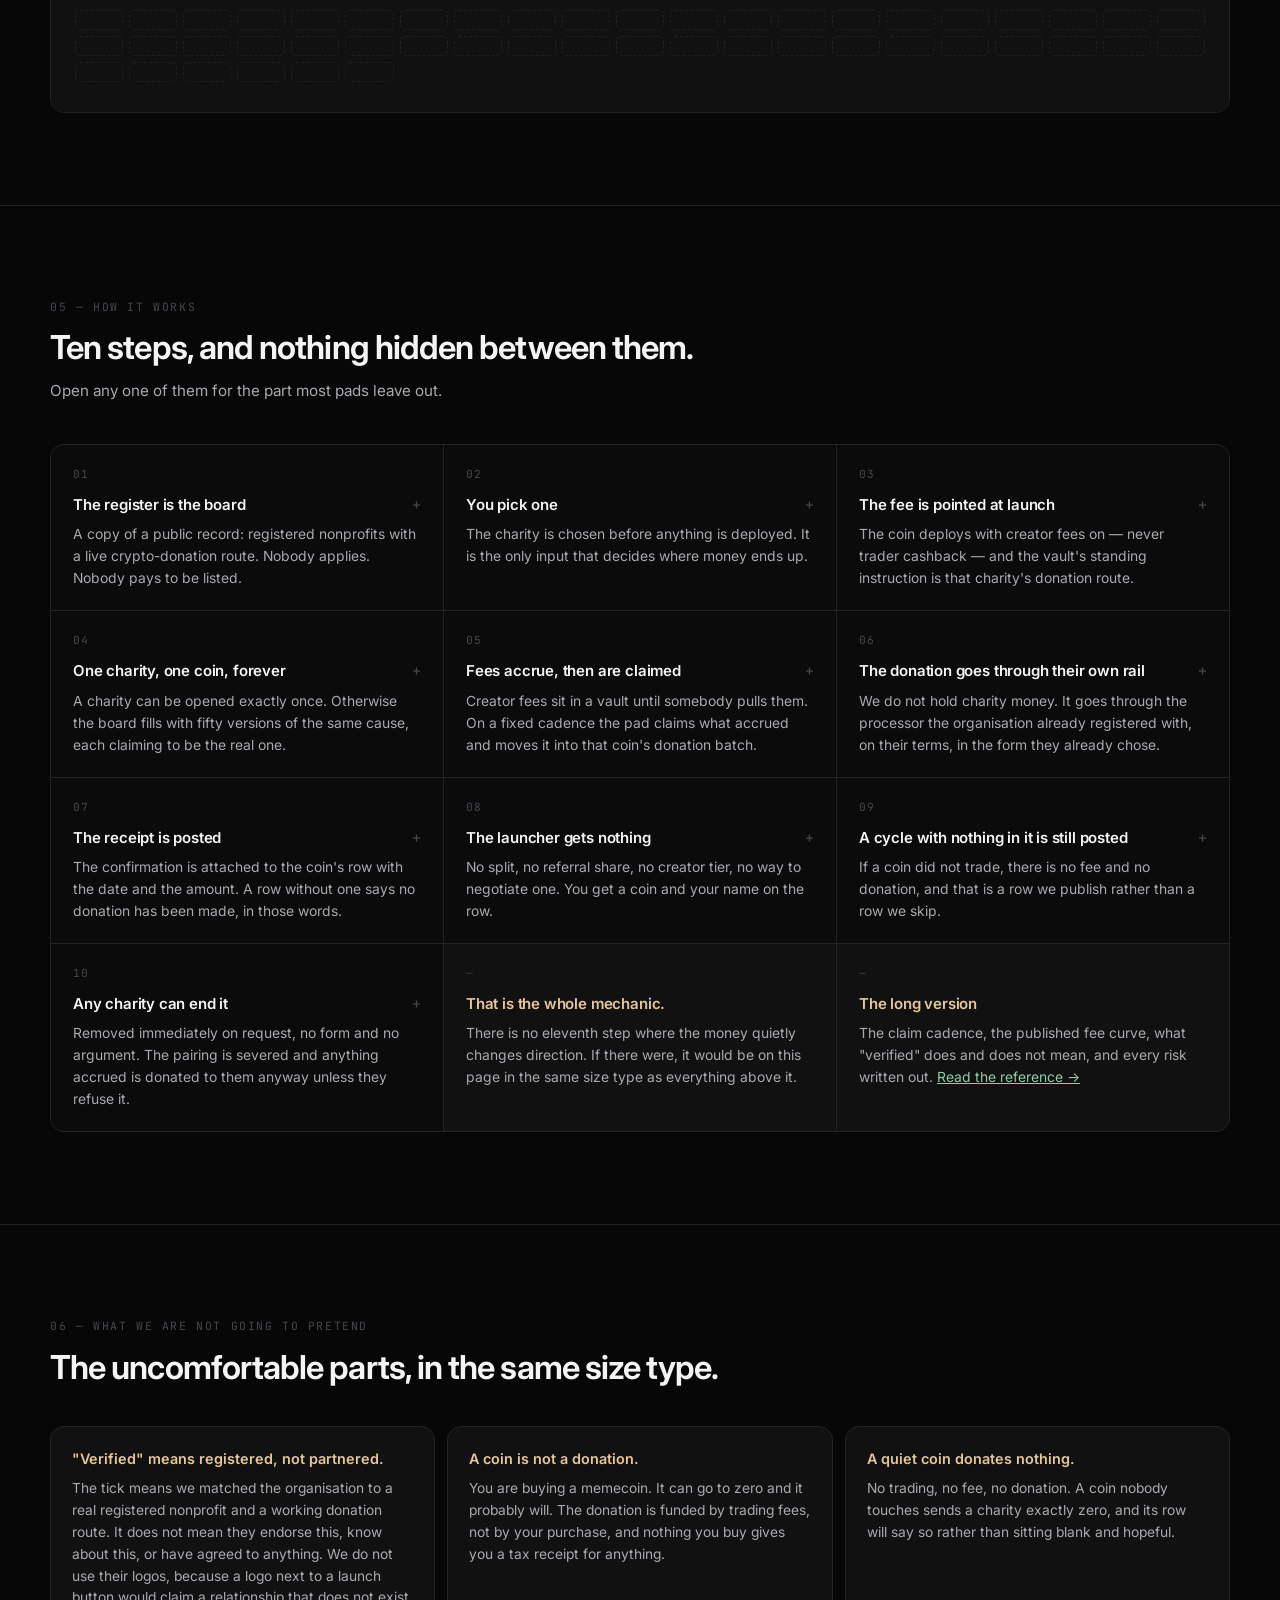
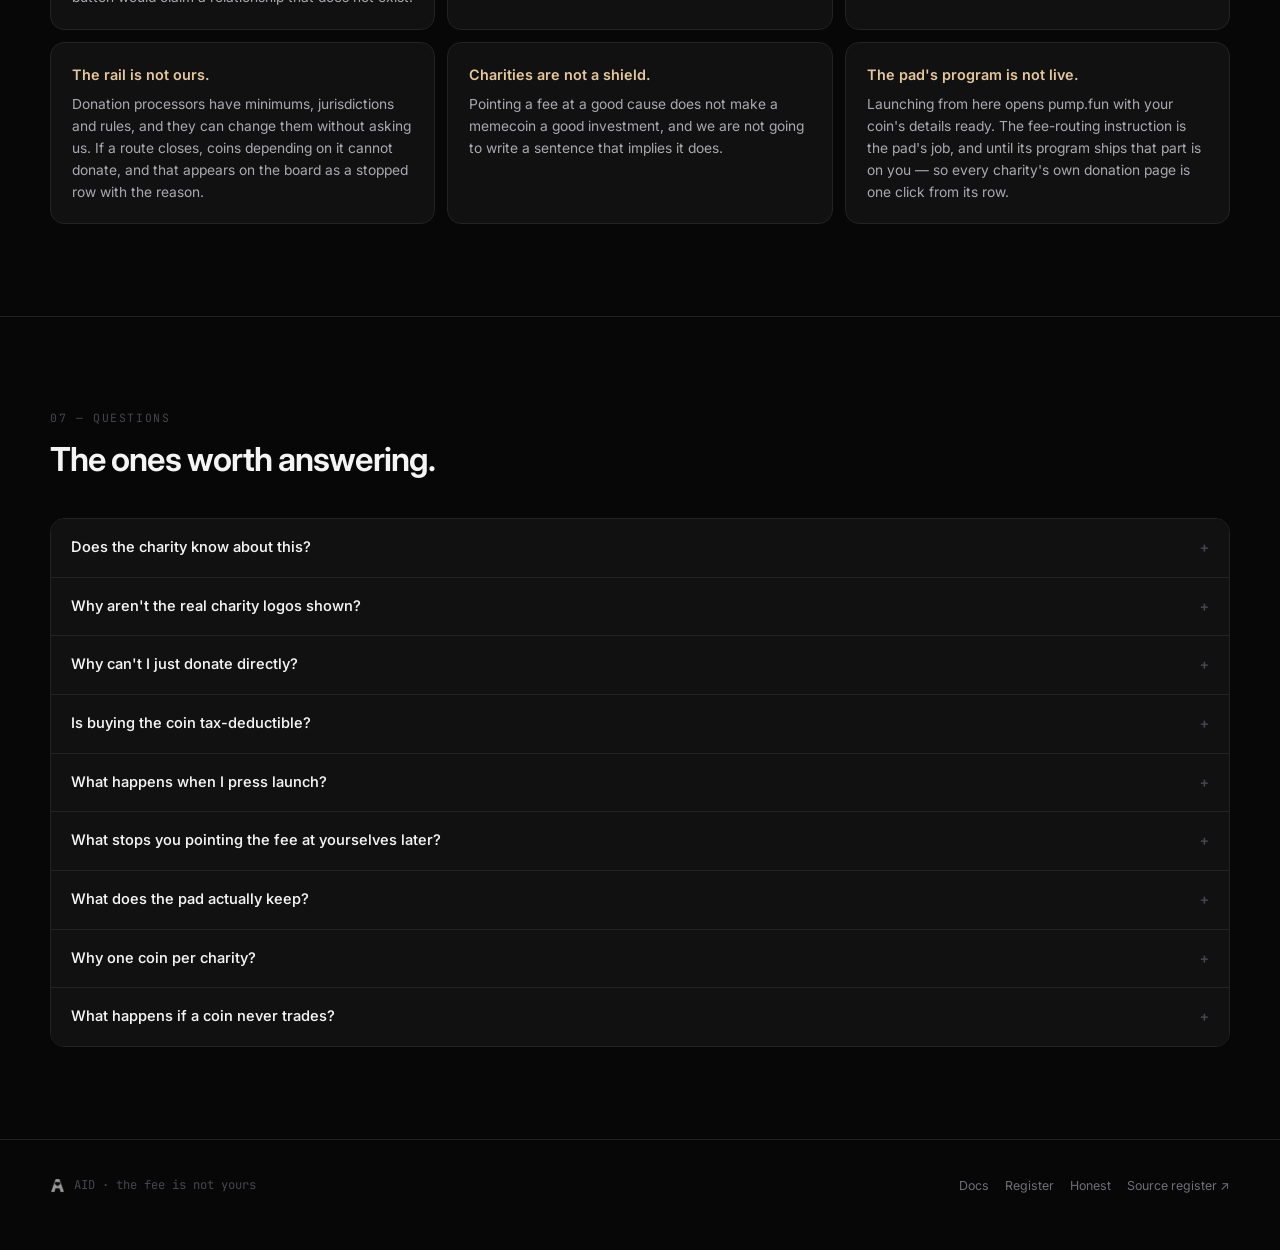
==== commit 7b390e6f: "Add files via upload" ====
--- a/index.html
+++ b/index.html
@@ -3,7 +3,7 @@
 <head>
 <meta charset="utf-8">
 <meta name="viewport" content="width=device-width,initial-scale=1">
-<title>AID — every launch tied to a verified charity</title>
+<title>AID</title>
 <meta name="description" content="Pick a registered nonprofit off the register, launch its coin on pump.fun, and the creator fee goes to them.">
 <link rel="icon" href="favicon.png">
 <link rel="apple-touch-icon" href="favicon.png">
--- a/aid.css
+++ b/aid.css
@@ -33,7 +33,8 @@
 /* ---------------------------------------------------------------- nav */
 header.nav{position:sticky;top:0;z-index:60;background:rgba(7,7,8,.84);
   backdrop-filter:blur(14px);border-bottom:1px solid var(--hair)}
-.navin{display:grid;grid-template-columns:1fr auto 1fr;align-items:center;height:60px;gap:16px}
+.navin{display:grid;grid-template-columns:minmax(0,1fr) auto minmax(0,1fr);align-items:center;height:60px;gap:16px}
+.brand,.navr{min-width:0}
 .brand{display:flex;align-items:center;gap:9px;text-decoration:none;justify-self:start}
 .brand img{width:19px;height:19px}
 .brand b{font-size:15.5px;letter-spacing:.14em;font-weight:680}
@@ -349,9 +350,9 @@
   .lhead,.lrow{grid-template-columns:minmax(0,1.6fr) minmax(0,1fr) minmax(0,1.1fr)}
   .lhead span:nth-child(3),.lrow>div:nth-child(3){display:none}
 }
+@media(max-width:940px){.nlinks{display:none}}
 @media(max-width:760px){
-  .navin{grid-template-columns:1fr auto}
-  .nlinks{display:none}
+  .navin{grid-template-columns:minmax(0,1fr) auto}
   .grid{grid-template-columns:minmax(0,1fr)}
   .rail{grid-template-columns:minmax(0,1fr)}
   .cc:hover,.hc:hover{transform:none}
